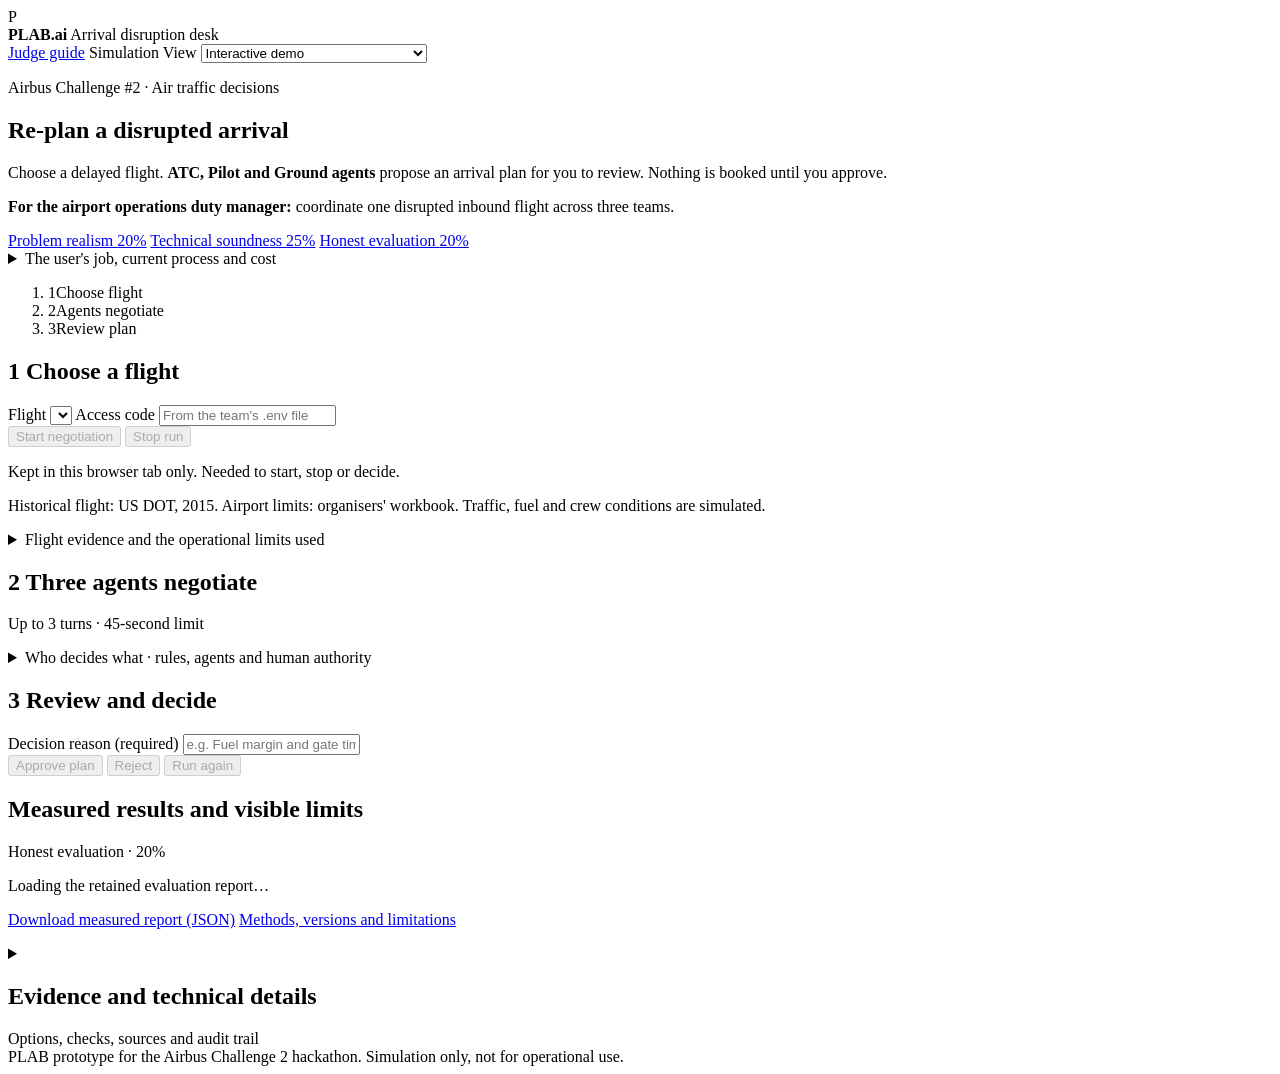
==== app/static/index.html @ 90c03ead "Surface rubric evidence and editable simulated fuel in the app" ====
<!doctype html>
<html lang="en">
<head>
  <meta charset="utf-8">
  <meta name="viewport" content="width=device-width, initial-scale=1">
  <title>PLAB Arrival Desk</title>
  <link rel="stylesheet" href="/static/styles.css">
</head>
<body>
  <header class="topbar">
    <div class="wrap topbar-inner">
      <div class="brand">
        <span class="logo" aria-hidden="true">P</span>
        <div>
          <strong>PLAB.ai</strong>
          <span class="brand-sub">Arrival disruption desk</span>
        </div>
      </div>
      <div class="topbar-right">
        <a class="nav-link" href="/static/judges.html">Judge guide</a>
        <span class="sim-tag" title="Nothing here affects real aircraft or airports">Simulation</span>
        <label class="examples" id="fixture-picker">
          <span id="fixture-label">View</span>
          <select id="fixture-select" aria-labelledby="fixture-label">
            <option value="">Interactive demo</option>
            <optgroup label="Saved examples">
              <option value="consensus">Agents agreed</option>
              <option value="third-turn">Agreed on turn 3</option>
              <option value="fallback">No agent agreement</option>
              <option value="no-feasible">No feasible plan</option>
              <option value="insufficient-data">Missing information</option>
              <option value="stale">Plan out of date</option>
              <option value="rejected">Rejected</option>
              <option value="applied">Approved</option>
            </optgroup>
            <optgroup label="Recorded live failures · roles-v6">
              <option value="live-H01">H01 · ATC timeout</option>
              <option value="live-H02">H02 · ATC timeout</option>
              <option value="live-H03">H03 · Pilot needs information</option>
              <option value="live-H04">H04 · Ground evidence rejected</option>
              <option value="live-H05">H05 · ATC offer rejected</option>
            </optgroup>
          </select>
        </label>
      </div>
    </div>
  </header>

  <main class="wrap">
    <section class="intro">
      <p class="challenge-label">Airbus Challenge #2 · Air traffic decisions</p>
      <h1>Re-plan a disrupted arrival</h1>
      <p>Choose a delayed flight. <b>ATC, Pilot and Ground agents</b> propose an arrival plan for you to review.
        Nothing is booked until you approve.</p>
      <p class="operator-line"><b>For the airport operations duty manager:</b> coordinate one disrupted inbound flight across three teams.</p>
      <p class="note" id="mode-note" hidden></p>
    </section>

    <nav class="proof-nav" aria-label="Rubric evidence">
      <a href="#workflow">Problem realism <span>20%</span></a>
      <a href="#method">Technical soundness <span>25%</span></a>
      <a href="#evaluation-panel">Honest evaluation <span>20%</span></a>
    </nav>
    <details class="workflow" id="workflow">
      <summary>The user's job, current process and cost</summary>
      <dl class="guide-map">
        <div><dt>One decision</dt><dd>Agree a landing time, taxi route and gate for a disrupted arrival, then review the evidence before booking simulated resources.</dd></div>
        <div><dt>Today</dt><dd>The challenge describes phone calls and manual software updates between ATC, flight crew and ground staff. Each team has different information; a changed plan needs everyone to recheck.</dd></div>
        <div><dt>Cost and risk</dt><dd>Extra holding consumes fuel; a different gate can increase crew overtime or miss turnaround targets. Conflicting or stale decisions can use unavailable resources. We show these modeled quantities for each plan; manual coordination time and real monetary savings have not been measured.</dd></div>
        <div><dt>Prototype boundary</dt><dd>One arrival, a declared runway/gate subset and simulated current conditions. The reviewer represents a coordination lead; real deployment would retain each operational authority's decisions.</dd></div>
      </dl>
    </details>

    <ol class="steps" id="steps" aria-label="Progress">
      <li data-step="1"><span class="num">1</span><span>Choose flight</span></li>
      <li data-step="2"><span class="num">2</span><span>Agents negotiate</span></li>
      <li data-step="3"><span class="num">3</span><span>Review plan</span></li>
    </ol>

    <!-- Step 1 -->
    <section class="card" id="step-1" aria-labelledby="step1-h">
      <h2 id="step1-h"><span class="num">1</span> Choose a flight</h2>
      <div class="flight" id="flight-summary"></div>
      <div class="form-row" id="start-row">
        <label class="field" id="scenario-picker">
          <span>Flight</span>
          <select id="scenario-select"></select>
        </label>
        <label class="field" id="session-row">
          <span>Access code</span>
          <input id="session-token" type="password" autocomplete="off" spellcheck="false"
            aria-describedby="session-hint" placeholder="From the team's .env file">
        </label>
        <div class="buttons">
          <button type="button" id="start-btn" class="primary" disabled>Start negotiation</button>
          <button type="button" id="cancel-btn" class="ghost" disabled>Stop run</button>
        </div>
      </div>
      <p class="muted small" id="session-hint">Kept in this browser tab only. Needed to start, stop or decide.</p>
      <p class="muted small provenance" id="data-note">Historical flight: US DOT, 2015. Airport limits: organisers' workbook.
        Traffic, fuel and crew conditions are simulated.</p>
      <details class="input-evidence" id="input-evidence">
        <summary>Flight evidence and the operational limits used</summary>
        <dl class="facts" id="input-facts"></dl>
        <p class="muted small">The filtered DOT file is a disrupted-flight cohort, not a complete airport queue. Current traffic, gate occupancy, aircraft fuel and crew state are simulated.</p>
        <a class="text-link" href="#scenario-facts">Inspect exact source facts and assumptions</a>
      </details>
      <details class="what-if" id="what-if" hidden>
        <summary>Change simulated fuel · try a new input</summary>
        <p class="small muted">Change the aircraft's fuel state and run the same planner again. The workbook reserve, contingency and other rules still apply.</p>
        <div class="what-if-fields">
          <label class="field">
            <span>Fuel at earliest landing (kg)</span>
            <input id="fuel-input" type="number" min="0" max="1000000" step="any" aria-describedby="fuel-hint">
          </label>
          <label class="unknown-toggle"><input type="checkbox" id="fuel-unknown"> Fuel quantity is unknown</label>
          <button type="button" id="run-inputs-btn" class="ghost" hidden disabled>Run with these inputs</button>
        </div>
        <p class="small muted" id="fuel-hint">Applied on the next run as a versioned, synthetic input. A new revision invalidates any pending recommendation. Leave fuel unknown to see the system decline to produce a plan.</p>
      </details>
    </section>

    <!-- Step 2 -->
    <section class="card" id="step-2" aria-labelledby="step2-h">
      <div class="section-heading">
        <h2 id="step2-h"><span class="num">2</span> Three agents negotiate</h2>
        <span class="muted small">Up to 3 turns · 45-second limit</span>
      </div>
      <p class="lead" id="negotiation-status"></p>
      <details class="method" id="method">
        <summary>Who decides what · rules, agents and human authority</summary>
        <dl class="guide-map">
          <div><dt>Python rules</dt><dd>Enumerate landing, gate and taxi options; calculate fuel, timing and cost; check runway spacing, capacity, gate, crew, equipment and turnaround. Failed or unknown hard checks block review. Fixed rules also choose the fallback.</dd></div>
          <div><dt>Three LLM agents</dt><dd>ATC, Pilot and Ground receive separate requests, express preferences and explain concessions using supplied evidence. Each sends one structured message per turn. Agreement requires three accepts of the identical plan; agents cannot change rules or authorize bookings.</dd></div>
          <div><dt>You</dt><dd>Review the checks and baseline comparison, then approve or reject with a reason. Approval rechecks current state and atomically books the runway, gate, crew and equipment in the simulator.</dd></div>
        </dl>
      </details>
      <dl class="run-proof" id="run-proof" aria-label="Actual execution evidence"></dl>
      <div id="consensus-explanation" hidden></div>
      <div class="desks" id="agent-cards"></div>
    </section>

    <!-- Step 3 -->
    <section class="card" id="review-card" aria-labelledby="review-h">
      <h2 id="review-h"><span class="num">3</span> Review and decide</h2>
      <div class="banner" id="review-state" role="status"></div>
      <div id="plan-summary"></div>
      <section id="baseline-comparison" aria-label="Comparison against deterministic baselines" hidden></section>
      <div id="safety-summary"></div>
      <div id="review-controls">
        <label class="check-row" id="ack-row" hidden>
          <input type="checkbox" id="ack-box">
          <span>I understand this is a rule-based fallback, without agreement from all three agents.</span>
        </label>
        <label class="field wide">
          <span>Decision reason <span class="muted">(required)</span></span>
          <input type="text" id="reason-input" maxlength="500" autocomplete="off"
            aria-describedby="review-hint" placeholder="e.g. Fuel margin and gate timing checked">
        </label>
        <div class="buttons">
          <button type="button" id="approve-btn" class="primary" disabled>Approve plan</button>
          <button type="button" id="reject-btn" class="ghost" disabled>Reject</button>
          <button type="button" id="rerun-btn" class="primary" disabled>Run again</button>
        </div>
        <p class="muted small" id="review-hint"></p>
      </div>
      <p class="result" id="review-result" role="alert" hidden></p>
    </section>

    <section class="card evaluation-panel" id="evaluation-panel" aria-labelledby="eval-h">
      <div class="section-heading">
        <h2 id="eval-h">Measured results and visible limits</h2>
        <span class="muted small">Honest evaluation · 20%</span>
      </div>
      <div id="evaluation-results"><p class="muted small">Loading the retained evaluation report…</p></div>
      <p class="evidence-links"><a href="/api/evaluations/latest">Download measured report (JSON)</a>
        <a href="/static/judges.html#evaluation">Methods, versions and limitations</a></p>
    </section>

    <!-- Technical details for judges and engineers -->
    <details class="card tech" id="tech">
      <summary><h2>Evidence and technical details</h2><span class="muted small">Options, checks, sources and audit trail</span></summary>

      <h3>Run</h3>
      <dl class="facts" id="run-facts"></dl>

      <h3>Options the desks could choose from</h3>
      <div class="table-wrap">
        <table id="candidate-table">
          <thead><tr>
            <th scope="col">Option</th><th scope="col">Landing</th><th scope="col">At gate</th>
            <th scope="col">Gate</th><th scope="col">Extra hold</th>
            <th scope="col">Fuel spare</th><th scope="col">Crew overtime</th>
            <th scope="col">Cost ATC / Pilot / Ground</th><th scope="col">Safety</th>
          </tr></thead>
          <tbody></tbody>
        </table>
      </div>
      <p class="muted small" id="cand-note"></p>

      <h3>Safety rule results</h3>
      <div id="check-list"></div>

      <h3>Scenario and assumptions</h3>
      <dl class="facts" id="scenario-facts"></dl>
      <p class="small" id="operational-notes"></p>
      <details class="raw"><summary>Raw source and facts</summary><pre id="source-details"></pre></details>

      <h3>Audit log</h3>
      <p><a id="export-link" class="link" download>Download trace</a></p>
      <ol class="events" id="event-list"></ol>

      <h3>Evaluation</h3>
      <p id="evaluation">Not yet evaluated</p>
      <p><a class="link" href="/static/judges.html#evaluation">Read the results and limitations</a> ·
        <a class="link" href="/api/evaluations/latest">View evaluation report (JSON)</a></p>
    </details>

    <footer class="foot muted small">
      PLAB prototype for the Airbus Challenge 2 hackathon. Simulation only, not for operational use.
    </footer>
  </main>

  <script src="/static/app.js"></script>
</body>
</html>
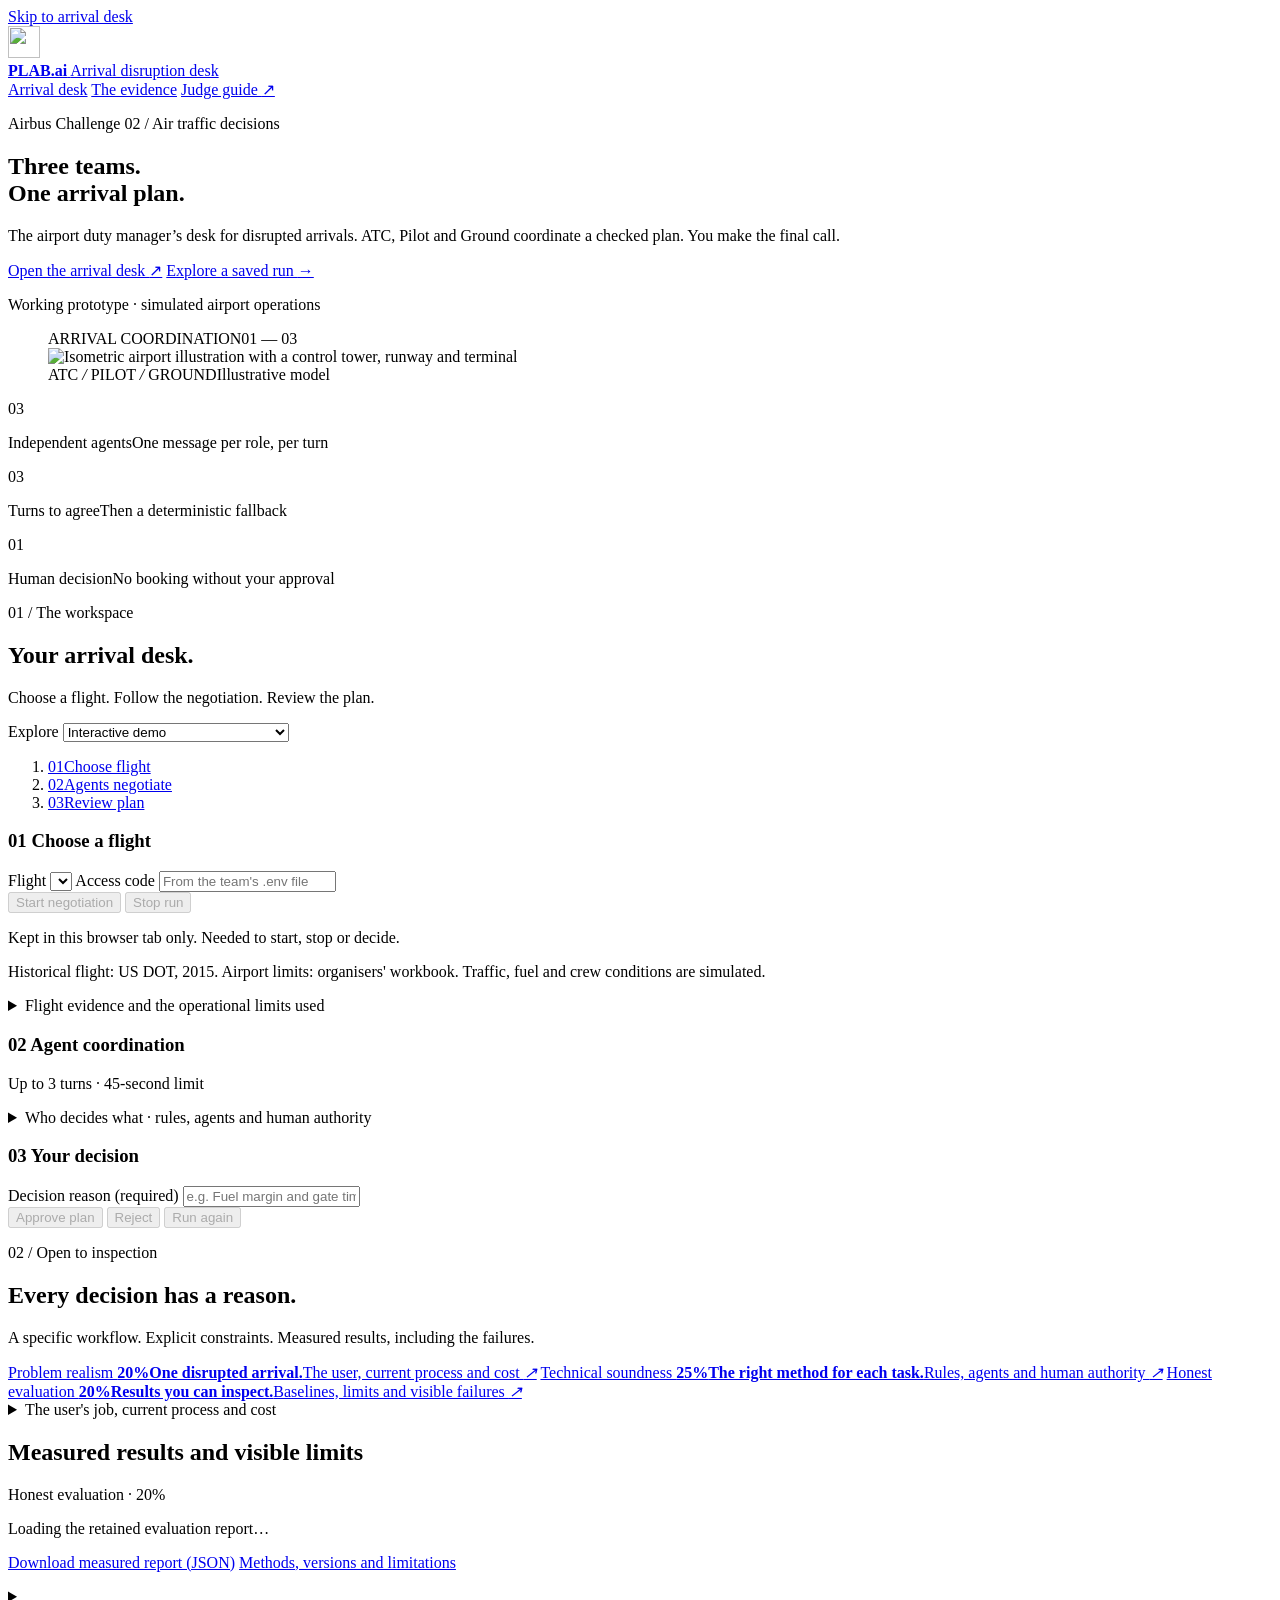
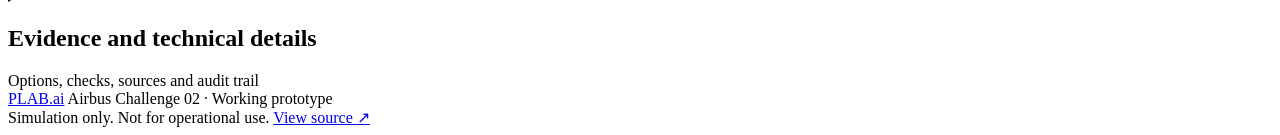
==== commit 1d530c80: "Redesign arrival desk with architectural hero and focused workflow" ====
--- a/app/static/index.html
+++ b/app/static/index.html
@@ -3,24 +3,64 @@
 <head>
   <meta charset="utf-8">
   <meta name="viewport" content="width=device-width, initial-scale=1">
-  <title>PLAB Arrival Desk</title>
+  <meta name="description" content="Three teams. One arrival plan. Explore PLAB.ai's working prototype for coordinated airport arrivals, with rule-checked plans and human approval.">
+  <meta name="theme-color" content="#242826">
+  <title>PLAB.ai · Arrival coordination</title>
+  <link rel="icon" type="image/svg+xml" href="/static/mark.svg">
+  <link rel="preload" href="/static/fonts/manrope-latin.woff2" as="font" type="font/woff2" crossorigin>
   <link rel="stylesheet" href="/static/styles.css">
 </head>
 <body>
+  <a class="skip-link" href="#workspace">Skip to arrival desk</a>
   <header class="topbar">
     <div class="wrap topbar-inner">
-      <div class="brand">
-        <span class="logo" aria-hidden="true">P</span>
+      <a class="brand" href="/" aria-label="PLAB.ai home">
+        <img class="logo" src="/static/mark.svg" alt="" width="32" height="32">
         <div>
           <strong>PLAB.ai</strong>
           <span class="brand-sub">Arrival disruption desk</span>
         </div>
-      </div>
-      <div class="topbar-right">
-        <a class="nav-link" href="/static/judges.html">Judge guide</a>
-        <span class="sim-tag" title="Nothing here affects real aircraft or airports">Simulation</span>
+      </a>
+      <nav class="topbar-right" aria-label="Main navigation">
+        <a class="nav-link" href="#workspace">Arrival desk</a>
+        <a class="nav-link" href="#evidence">The evidence</a>
+        <a class="nav-link nav-guide" href="/static/judges.html">Judge guide <span aria-hidden="true">↗</span></a>
+
+      </nav>
+    </div>
+  </header>
+
+  <main class="wrap">
+    <section class="hero" aria-labelledby="hero-title">
+      <div class="hero-copy">
+        <p class="eyebrow"><span class="status-dot" aria-hidden="true"></span> Airbus Challenge 02 / Air traffic decisions</p>
+        <h1 id="hero-title">Three teams.<br><span>One arrival plan.</span></h1>
+        <p class="hero-description">The airport duty manager’s desk for disrupted arrivals. ATC, Pilot and Ground coordinate a checked plan. You make the final call.</p>
+        <div class="hero-actions">
+          <a class="button primary" href="#workspace">Open the arrival desk <span aria-hidden="true">↗</span></a>
+          <a class="quiet-link" href="/?sample=third-turn#workspace">Explore a saved run <span aria-hidden="true">→</span></a>
+        </div>
+        <p class="hero-note">Working prototype · simulated airport operations</p>
+      </div>
+      <figure class="hero-visual">
+        <div class="visual-heading"><span>ARRIVAL COORDINATION</span><span>01 — 03</span></div>
+        <img class="airport-model" src="/static/images/airport-model.png" alt="Isometric airport illustration with a control tower, runway and terminal" width="1536" height="1024" fetchpriority="high">
+        <figcaption><span>ATC <i aria-hidden="true">/</i> PILOT <i aria-hidden="true">/</i> GROUND</span><span>Illustrative model</span></figcaption>
+      </figure>
+    </section>
+
+    <div class="protocol-strip" aria-label="Coordination protocol">
+      <div><span class="protocol-number">03</span><p>Independent agents<span>One message per role, per turn</span></p></div>
+      <div><span class="protocol-number">03</span><p>Turns to agree<span>Then a deterministic fallback</span></p></div>
+      <div><span class="protocol-number">01</span><p>Human decision<span>No booking without your approval</span></p></div>
+    </div>
+
+    <section class="workspace" id="workspace" aria-labelledby="workspace-h" tabindex="-1">
+      <div class="workspace-heading">
+        <div><p class="eyebrow">01 / The workspace</p><h2 id="workspace-h">Your arrival desk.</h2>
+          <p>Choose a flight. Follow the negotiation. Review the plan.</p></div>
         <label class="examples" id="fixture-picker">
-          <span id="fixture-label">View</span>
+          <span id="fixture-label">Explore</span>
           <select id="fixture-select" aria-labelledby="fixture-label">
             <option value="">Interactive demo</option>
             <optgroup label="Saved examples">
@@ -43,43 +83,17 @@
           </select>
         </label>
       </div>
-    </div>
-  </header>
-
-  <main class="wrap">
-    <section class="intro">
-      <p class="challenge-label">Airbus Challenge #2 · Air traffic decisions</p>
-      <h1>Re-plan a disrupted arrival</h1>
-      <p>Choose a delayed flight. <b>ATC, Pilot and Ground agents</b> propose an arrival plan for you to review.
-        Nothing is booked until you approve.</p>
-      <p class="operator-line"><b>For the airport operations duty manager:</b> coordinate one disrupted inbound flight across three teams.</p>
       <p class="note" id="mode-note" hidden></p>
-    </section>
-
-    <nav class="proof-nav" aria-label="Rubric evidence">
-      <a href="#workflow">Problem realism <span>20%</span></a>
-      <a href="#method">Technical soundness <span>25%</span></a>
-      <a href="#evaluation-panel">Honest evaluation <span>20%</span></a>
-    </nav>
-    <details class="workflow" id="workflow">
-      <summary>The user's job, current process and cost</summary>
-      <dl class="guide-map">
-        <div><dt>One decision</dt><dd>Agree a landing time, taxi route and gate for a disrupted arrival, then review the evidence before booking simulated resources.</dd></div>
-        <div><dt>Today</dt><dd>The challenge describes phone calls and manual software updates between ATC, flight crew and ground staff. Each team has different information; a changed plan needs everyone to recheck.</dd></div>
-        <div><dt>Cost and risk</dt><dd>Extra holding consumes fuel; a different gate can increase crew overtime or miss turnaround targets. Conflicting or stale decisions can use unavailable resources. We show these modeled quantities for each plan; manual coordination time and real monetary savings have not been measured.</dd></div>
-        <div><dt>Prototype boundary</dt><dd>One arrival, a declared runway/gate subset and simulated current conditions. The reviewer represents a coordination lead; real deployment would retain each operational authority's decisions.</dd></div>
-      </dl>
-    </details>
-
     <ol class="steps" id="steps" aria-label="Progress">
-      <li data-step="1"><span class="num">1</span><span>Choose flight</span></li>
-      <li data-step="2"><span class="num">2</span><span>Agents negotiate</span></li>
-      <li data-step="3"><span class="num">3</span><span>Review plan</span></li>
+      <li data-step="1"><a href="#step-1"><span class="num">01</span><span>Choose flight</span></a></li>
+      <li data-step="2"><a href="#step-2"><span class="num">02</span><span>Agents negotiate</span></a></li>
+      <li data-step="3"><a href="#review-card"><span class="num">03</span><span>Review plan</span></a></li>
     </ol>
 
+    <div class="workspace-grid">
     <!-- Step 1 -->
     <section class="card" id="step-1" aria-labelledby="step1-h">
-      <h2 id="step1-h"><span class="num">1</span> Choose a flight</h2>
+      <h3 class="panel-title" id="step1-h"><span class="num">01</span> Choose a flight</h3>
       <div class="flight" id="flight-summary"></div>
       <div class="form-row" id="start-row">
         <label class="field" id="scenario-picker">
@@ -123,10 +137,14 @@
     <!-- Step 2 -->
     <section class="card" id="step-2" aria-labelledby="step2-h">
       <div class="section-heading">
-        <h2 id="step2-h"><span class="num">2</span> Three agents negotiate</h2>
+        <h3 class="panel-title" id="step2-h"><span class="num">02</span> Agent coordination</h3>
         <span class="muted small">Up to 3 turns · 45-second limit</span>
       </div>
       <p class="lead" id="negotiation-status"></p>
+
+      <dl class="run-proof" id="run-proof" aria-label="Actual execution evidence"></dl>
+      <div id="consensus-explanation" hidden></div>
+      <div class="desks" id="agent-cards"></div>
       <details class="method" id="method">
         <summary>Who decides what · rules, agents and human authority</summary>
         <dl class="guide-map">
@@ -135,14 +153,11 @@
           <div><dt>You</dt><dd>Review the checks and baseline comparison, then approve or reject with a reason. Approval rechecks current state and atomically books the runway, gate, crew and equipment in the simulator.</dd></div>
         </dl>
       </details>
-      <dl class="run-proof" id="run-proof" aria-label="Actual execution evidence"></dl>
-      <div id="consensus-explanation" hidden></div>
-      <div class="desks" id="agent-cards"></div>
     </section>
 
     <!-- Step 3 -->
     <section class="card" id="review-card" aria-labelledby="review-h">
-      <h2 id="review-h"><span class="num">3</span> Review and decide</h2>
+      <h3 class="panel-title" id="review-h"><span class="num">03</span> Your decision</h3>
       <div class="banner" id="review-state" role="status"></div>
       <div id="plan-summary"></div>
       <section id="baseline-comparison" aria-label="Comparison against deterministic baselines" hidden></section>
@@ -165,6 +180,29 @@
         <p class="muted small" id="review-hint"></p>
       </div>
       <p class="result" id="review-result" role="alert" hidden></p>
+    </section>
+
+    </div>
+    </section>
+
+    <section class="evidence-intro" id="evidence" aria-labelledby="evidence-h">
+      <p class="eyebrow">02 / Open to inspection</p>
+      <h2 id="evidence-h">Every decision has a reason.</h2>
+      <p>A specific workflow. Explicit constraints. Measured results, including the failures.</p>
+      <nav class="proof-nav" aria-label="Rubric evidence">
+        <a href="#workflow"><span class="proof-label">Problem realism <b>20%</b></span><strong>One disrupted arrival.</strong><span class="proof-description">The user, current process and cost <i aria-hidden="true">↗</i></span></a>
+        <a href="#method"><span class="proof-label">Technical soundness <b>25%</b></span><strong>The right method for each task.</strong><span class="proof-description">Rules, agents and human authority <i aria-hidden="true">↗</i></span></a>
+        <a href="#evaluation-panel"><span class="proof-label">Honest evaluation <b>20%</b></span><strong>Results you can inspect.</strong><span class="proof-description">Baselines, limits and visible failures <i aria-hidden="true">↗</i></span></a>
+      </nav>
+    <details class="workflow" id="workflow">
+      <summary>The user's job, current process and cost</summary>
+      <dl class="guide-map">
+        <div><dt>One decision</dt><dd>Agree a landing time, taxi route and gate for a disrupted arrival, then review the evidence before booking simulated resources.</dd></div>
+        <div><dt>Today</dt><dd>The challenge describes phone calls and manual software updates between ATC, flight crew and ground staff. Each team has different information; a changed plan needs everyone to recheck.</dd></div>
+        <div><dt>Cost and risk</dt><dd>Extra holding consumes fuel; a different gate can increase crew overtime or miss turnaround targets. Conflicting or stale decisions can use unavailable resources. We show these modeled quantities for each plan; manual coordination time and real monetary savings have not been measured.</dd></div>
+        <div><dt>Prototype boundary</dt><dd>One arrival, a declared runway/gate subset and simulated current conditions. The reviewer represents a coordination lead; real deployment would retain each operational authority's decisions.</dd></div>
+      </dl>
+    </details>
     </section>
 
     <section class="card evaluation-panel" id="evaluation-panel" aria-labelledby="eval-h">
@@ -217,7 +255,9 @@
     </details>
 
     <footer class="foot muted small">
-      PLAB prototype for the Airbus Challenge 2 hackathon. Simulation only, not for operational use.
+      <a class="footer-brand" href="/">PLAB.ai</a>
+      <span>Airbus Challenge 02 · Working prototype<br>Simulation only. Not for operational use.</span>
+      <a href="https://github.com/kaseyho/PLAB.ai">View source <span aria-hidden="true">↗</span></a>
     </footer>
   </main>
 
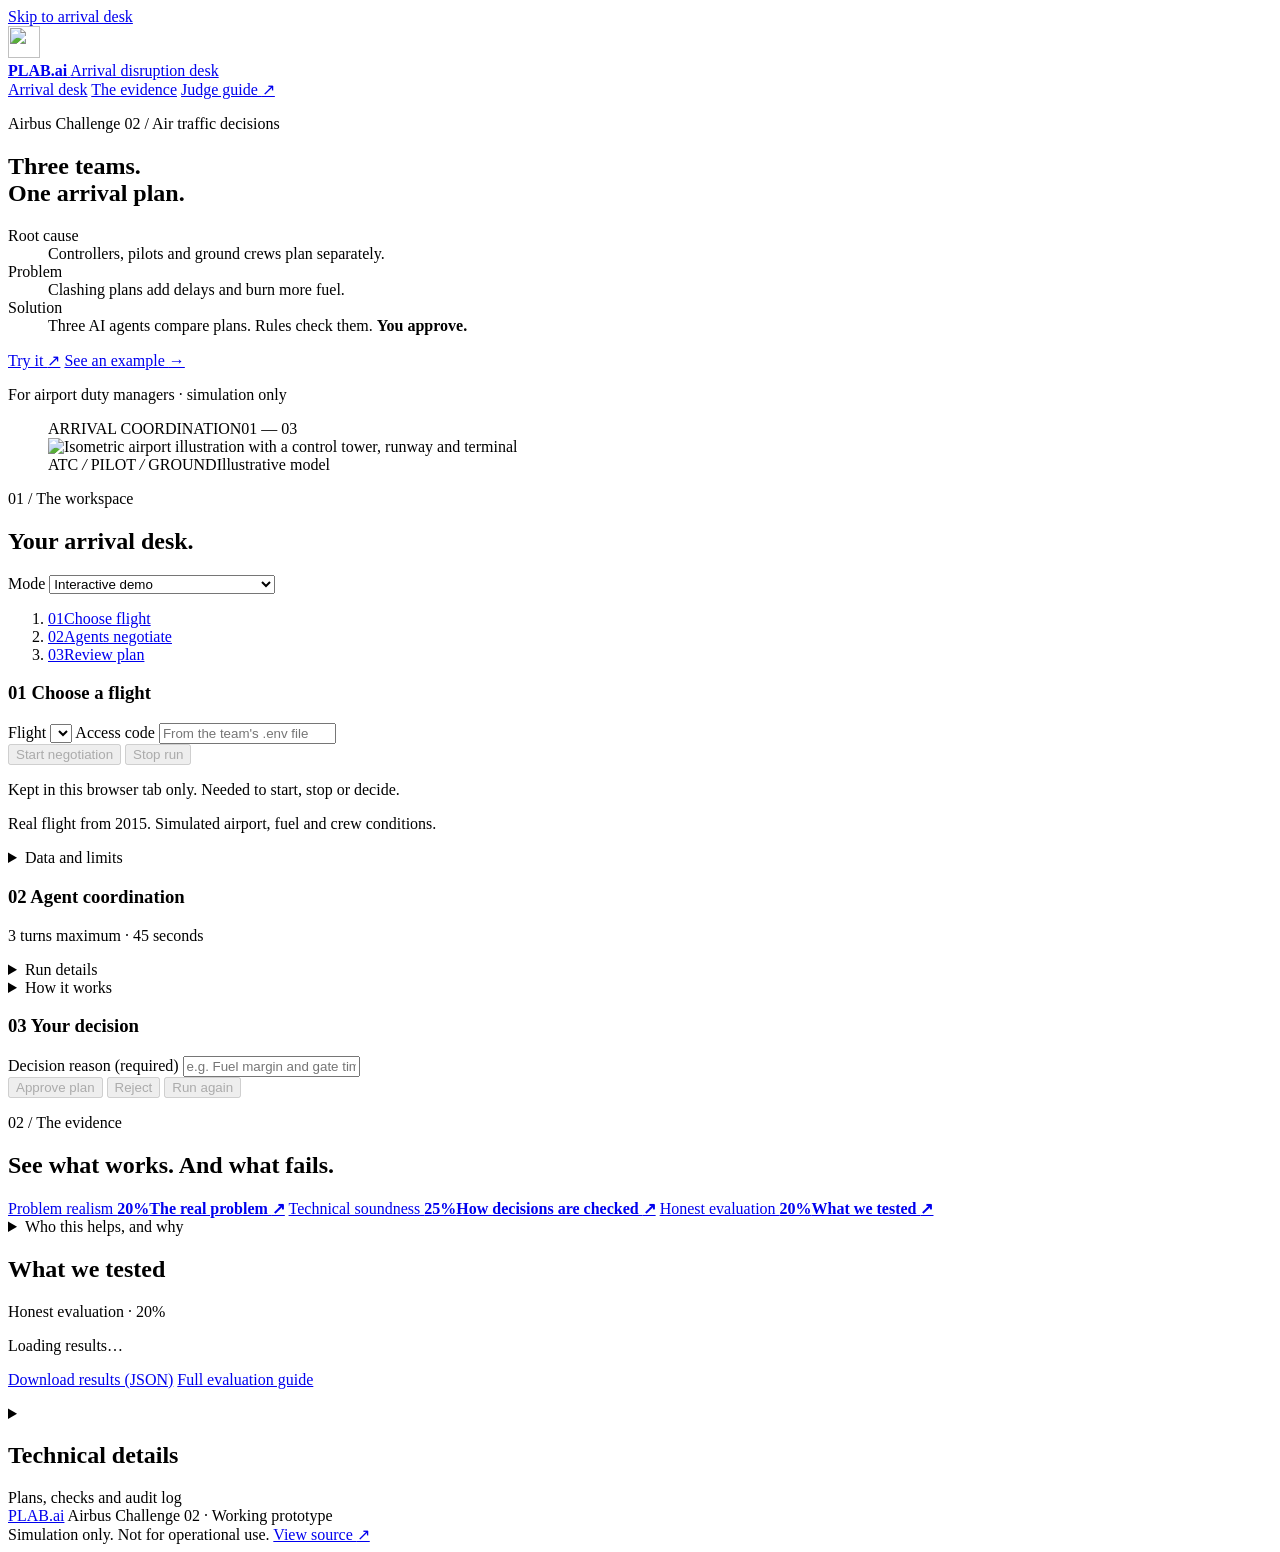
==== commit 7d57d2e5: "Simplify page around root cause, problem and solution" ====
--- a/app/static/index.html
+++ b/app/static/index.html
@@ -3,7 +3,7 @@
 <head>
   <meta charset="utf-8">
   <meta name="viewport" content="width=device-width, initial-scale=1">
-  <meta name="description" content="Three teams. One arrival plan. Explore PLAB.ai's working prototype for coordinated airport arrivals, with rule-checked plans and human approval.">
+  <meta name="description" content="Separate teams. Clashing plans. PLAB brings three AI agents together to compare arrival plans, check the rules and ask for human approval.">
   <meta name="theme-color" content="#242826">
   <title>PLAB.ai · Arrival coordination</title>
   <link rel="icon" type="image/svg+xml" href="/static/mark.svg">
@@ -35,12 +35,16 @@
       <div class="hero-copy">
         <p class="eyebrow"><span class="status-dot" aria-hidden="true"></span> Airbus Challenge 02 / Air traffic decisions</p>
         <h1 id="hero-title">Three teams.<br><span>One arrival plan.</span></h1>
-        <p class="hero-description">The airport duty manager’s desk for disrupted arrivals. ATC, Pilot and Ground coordinate a checked plan. You make the final call.</p>
+        <dl class="hero-story" aria-label="Root cause, problem and solution">
+          <div><dt>Root cause</dt><dd>Controllers, pilots and ground crews plan separately.</dd></div>
+          <div><dt>Problem</dt><dd>Clashing plans add delays and burn more fuel.</dd></div>
+          <div><dt>Solution</dt><dd>Three AI agents compare plans. Rules check them. <b>You approve.</b></dd></div>
+        </dl>
         <div class="hero-actions">
-          <a class="button primary" href="#workspace">Open the arrival desk <span aria-hidden="true">↗</span></a>
-          <a class="quiet-link" href="/?sample=third-turn#workspace">Explore a saved run <span aria-hidden="true">→</span></a>
-        </div>
-        <p class="hero-note">Working prototype · simulated airport operations</p>
+          <a class="button primary" href="#workspace">Try it <span aria-hidden="true">↗</span></a>
+          <a class="quiet-link" href="/?sample=third-turn#workspace">See an example <span aria-hidden="true">→</span></a>
+        </div>
+        <p class="hero-note">For airport duty managers · simulation only</p>
       </div>
       <figure class="hero-visual">
         <div class="visual-heading"><span>ARRIVAL COORDINATION</span><span>01 — 03</span></div>
@@ -49,18 +53,12 @@
       </figure>
     </section>
 
-    <div class="protocol-strip" aria-label="Coordination protocol">
-      <div><span class="protocol-number">03</span><p>Independent agents<span>One message per role, per turn</span></p></div>
-      <div><span class="protocol-number">03</span><p>Turns to agree<span>Then a deterministic fallback</span></p></div>
-      <div><span class="protocol-number">01</span><p>Human decision<span>No booking without your approval</span></p></div>
-    </div>
-
     <section class="workspace" id="workspace" aria-labelledby="workspace-h" tabindex="-1">
       <div class="workspace-heading">
         <div><p class="eyebrow">01 / The workspace</p><h2 id="workspace-h">Your arrival desk.</h2>
-          <p>Choose a flight. Follow the negotiation. Review the plan.</p></div>
+          </div>
         <label class="examples" id="fixture-picker">
-          <span id="fixture-label">Explore</span>
+          <span id="fixture-label">Mode</span>
           <select id="fixture-select" aria-labelledby="fixture-label">
             <option value="">Interactive demo</option>
             <optgroup label="Saved examples">
@@ -111,17 +109,16 @@
         </div>
       </div>
       <p class="muted small" id="session-hint">Kept in this browser tab only. Needed to start, stop or decide.</p>
-      <p class="muted small provenance" id="data-note">Historical flight: US DOT, 2015. Airport limits: organisers' workbook.
-        Traffic, fuel and crew conditions are simulated.</p>
+      <p class="muted small provenance" id="data-note">Real flight from 2015. Simulated airport, fuel and crew conditions.</p>
       <details class="input-evidence" id="input-evidence">
-        <summary>Flight evidence and the operational limits used</summary>
+        <summary>Data and limits</summary>
         <dl class="facts" id="input-facts"></dl>
         <p class="muted small">The filtered DOT file is a disrupted-flight cohort, not a complete airport queue. Current traffic, gate occupancy, aircraft fuel and crew state are simulated.</p>
         <a class="text-link" href="#scenario-facts">Inspect exact source facts and assumptions</a>
       </details>
       <details class="what-if" id="what-if" hidden>
-        <summary>Change simulated fuel · try a new input</summary>
-        <p class="small muted">Change the aircraft's fuel state and run the same planner again. The workbook reserve, contingency and other rules still apply.</p>
+        <summary>Try different fuel</summary>
+        <p class="small muted">Change fuel and run again. Safety rules stay fixed.</p>
         <div class="what-if-fields">
           <label class="field">
             <span>Fuel at earliest landing (kg)</span>
@@ -130,7 +127,7 @@
           <label class="unknown-toggle"><input type="checkbox" id="fuel-unknown"> Fuel quantity is unknown</label>
           <button type="button" id="run-inputs-btn" class="ghost" hidden disabled>Run with these inputs</button>
         </div>
-        <p class="small muted" id="fuel-hint">Applied on the next run as a versioned, synthetic input. A new revision invalidates any pending recommendation. Leave fuel unknown to see the system decline to produce a plan.</p>
+        <p class="small muted" id="fuel-hint">A new input replaces the pending plan. Unknown fuel blocks a plan.</p>
       </details>
     </section>
 
@@ -138,19 +135,22 @@
     <section class="card" id="step-2" aria-labelledby="step2-h">
       <div class="section-heading">
         <h3 class="panel-title" id="step2-h"><span class="num">02</span> Agent coordination</h3>
-        <span class="muted small">Up to 3 turns · 45-second limit</span>
+        <span class="muted small">3 turns maximum · 45 seconds</span>
       </div>
       <p class="lead" id="negotiation-status"></p>
 
-      <dl class="run-proof" id="run-proof" aria-label="Actual execution evidence"></dl>
       <div id="consensus-explanation" hidden></div>
       <div class="desks" id="agent-cards"></div>
+      <details class="method" id="execution-details">
+        <summary>Run details</summary>
+        <dl class="run-proof" id="run-proof" aria-label="Actual execution evidence"></dl>
+      </details>
       <details class="method" id="method">
-        <summary>Who decides what · rules, agents and human authority</summary>
+        <summary>How it works</summary>
         <dl class="guide-map">
-          <div><dt>Python rules</dt><dd>Enumerate landing, gate and taxi options; calculate fuel, timing and cost; check runway spacing, capacity, gate, crew, equipment and turnaround. Failed or unknown hard checks block review. Fixed rules also choose the fallback.</dd></div>
-          <div><dt>Three LLM agents</dt><dd>ATC, Pilot and Ground receive separate requests, express preferences and explain concessions using supplied evidence. Each sends one structured message per turn. Agreement requires three accepts of the identical plan; agents cannot change rules or authorize bookings.</dd></div>
-          <div><dt>You</dt><dd>Review the checks and baseline comparison, then approve or reject with a reason. Approval rechecks current state and atomically books the runway, gate, crew and equipment in the simulator.</dd></div>
+          <div><dt>Python rules</dt><dd>Check landing times, gates, routes, fuel and crews. Failed or unknown checks block a plan.</dd></div>
+          <div><dt>Three LLM agents</dt><dd>ATC, Pilot and Ground each send one message per turn. They must agree on the same plan within three turns. Otherwise, fixed rules choose a checked backup.</dd></div>
+          <div><dt>You</dt><dd>Approve or reject with a reason. Only approval books resources in the simulator, after a final check.</dd></div>
         </dl>
       </details>
     </section>
@@ -165,7 +165,7 @@
       <div id="review-controls">
         <label class="check-row" id="ack-row" hidden>
           <input type="checkbox" id="ack-box">
-          <span>I understand this is a rule-based fallback, without agreement from all three agents.</span>
+          <span>I understand the agents did not all agree. This is the rule-based backup.</span>
         </label>
         <label class="field wide">
           <span>Decision reason <span class="muted">(required)</span></span>
@@ -186,38 +186,37 @@
     </section>
 
     <section class="evidence-intro" id="evidence" aria-labelledby="evidence-h">
-      <p class="eyebrow">02 / Open to inspection</p>
-      <h2 id="evidence-h">Every decision has a reason.</h2>
-      <p>A specific workflow. Explicit constraints. Measured results, including the failures.</p>
+      <p class="eyebrow">02 / The evidence</p>
+      <h2 id="evidence-h">See what works. And what fails.</h2>
       <nav class="proof-nav" aria-label="Rubric evidence">
-        <a href="#workflow"><span class="proof-label">Problem realism <b>20%</b></span><strong>One disrupted arrival.</strong><span class="proof-description">The user, current process and cost <i aria-hidden="true">↗</i></span></a>
-        <a href="#method"><span class="proof-label">Technical soundness <b>25%</b></span><strong>The right method for each task.</strong><span class="proof-description">Rules, agents and human authority <i aria-hidden="true">↗</i></span></a>
-        <a href="#evaluation-panel"><span class="proof-label">Honest evaluation <b>20%</b></span><strong>Results you can inspect.</strong><span class="proof-description">Baselines, limits and visible failures <i aria-hidden="true">↗</i></span></a>
+        <a href="#workflow"><span class="proof-label">Problem realism <b>20%</b></span><strong>The real problem <span aria-hidden="true">↗</span></strong></a>
+        <a href="#method"><span class="proof-label">Technical soundness <b>25%</b></span><strong>How decisions are checked <span aria-hidden="true">↗</span></strong></a>
+        <a href="#evaluation-panel"><span class="proof-label">Honest evaluation <b>20%</b></span><strong>What we tested <span aria-hidden="true">↗</span></strong></a>
       </nav>
     <details class="workflow" id="workflow">
-      <summary>The user's job, current process and cost</summary>
+      <summary>Who this helps, and why</summary>
       <dl class="guide-map">
-        <div><dt>One decision</dt><dd>Agree a landing time, taxi route and gate for a disrupted arrival, then review the evidence before booking simulated resources.</dd></div>
-        <div><dt>Today</dt><dd>The challenge describes phone calls and manual software updates between ATC, flight crew and ground staff. Each team has different information; a changed plan needs everyone to recheck.</dd></div>
-        <div><dt>Cost and risk</dt><dd>Extra holding consumes fuel; a different gate can increase crew overtime or miss turnaround targets. Conflicting or stale decisions can use unavailable resources. We show these modeled quantities for each plan; manual coordination time and real monetary savings have not been measured.</dd></div>
-        <div><dt>Prototype boundary</dt><dd>One arrival, a declared runway/gate subset and simulated current conditions. The reviewer represents a coordination lead; real deployment would retain each operational authority's decisions.</dd></div>
+        <div><dt>One decision</dt><dd>An airport duty manager needs one landing time, taxi route and gate for a delayed flight.</dd></div>
+        <div><dt>Today</dt><dd>ATC, pilots and ground staff use phone calls and manual updates. When one plan changes, everyone must recheck.</dd></div>
+        <div><dt>Cost and risk</dt><dd>Extra waiting uses fuel and can add crew overtime. We show simulated trade-offs; real time and money savings are unmeasured.</dd></div>
+        <div><dt>Prototype boundary</dt><dd>One arrival with simulated resources. Real airport authorities would retain their own approval powers.</dd></div>
       </dl>
     </details>
     </section>
 
     <section class="card evaluation-panel" id="evaluation-panel" aria-labelledby="eval-h">
       <div class="section-heading">
-        <h2 id="eval-h">Measured results and visible limits</h2>
+        <h2 id="eval-h">What we tested</h2>
         <span class="muted small">Honest evaluation · 20%</span>
       </div>
-      <div id="evaluation-results"><p class="muted small">Loading the retained evaluation report…</p></div>
-      <p class="evidence-links"><a href="/api/evaluations/latest">Download measured report (JSON)</a>
-        <a href="/static/judges.html#evaluation">Methods, versions and limitations</a></p>
+      <div id="evaluation-results"><p class="muted small">Loading results…</p></div>
+      <p class="evidence-links"><a href="/api/evaluations/latest">Download results (JSON)</a>
+        <a href="/static/judges.html#evaluation">Full evaluation guide</a></p>
     </section>
 
     <!-- Technical details for judges and engineers -->
     <details class="card tech" id="tech">
-      <summary><h2>Evidence and technical details</h2><span class="muted small">Options, checks, sources and audit trail</span></summary>
+      <summary><h2>Technical details</h2><span class="muted small">Plans, checks and audit log</span></summary>
 
       <h3>Run</h3>
       <dl class="facts" id="run-facts"></dl>
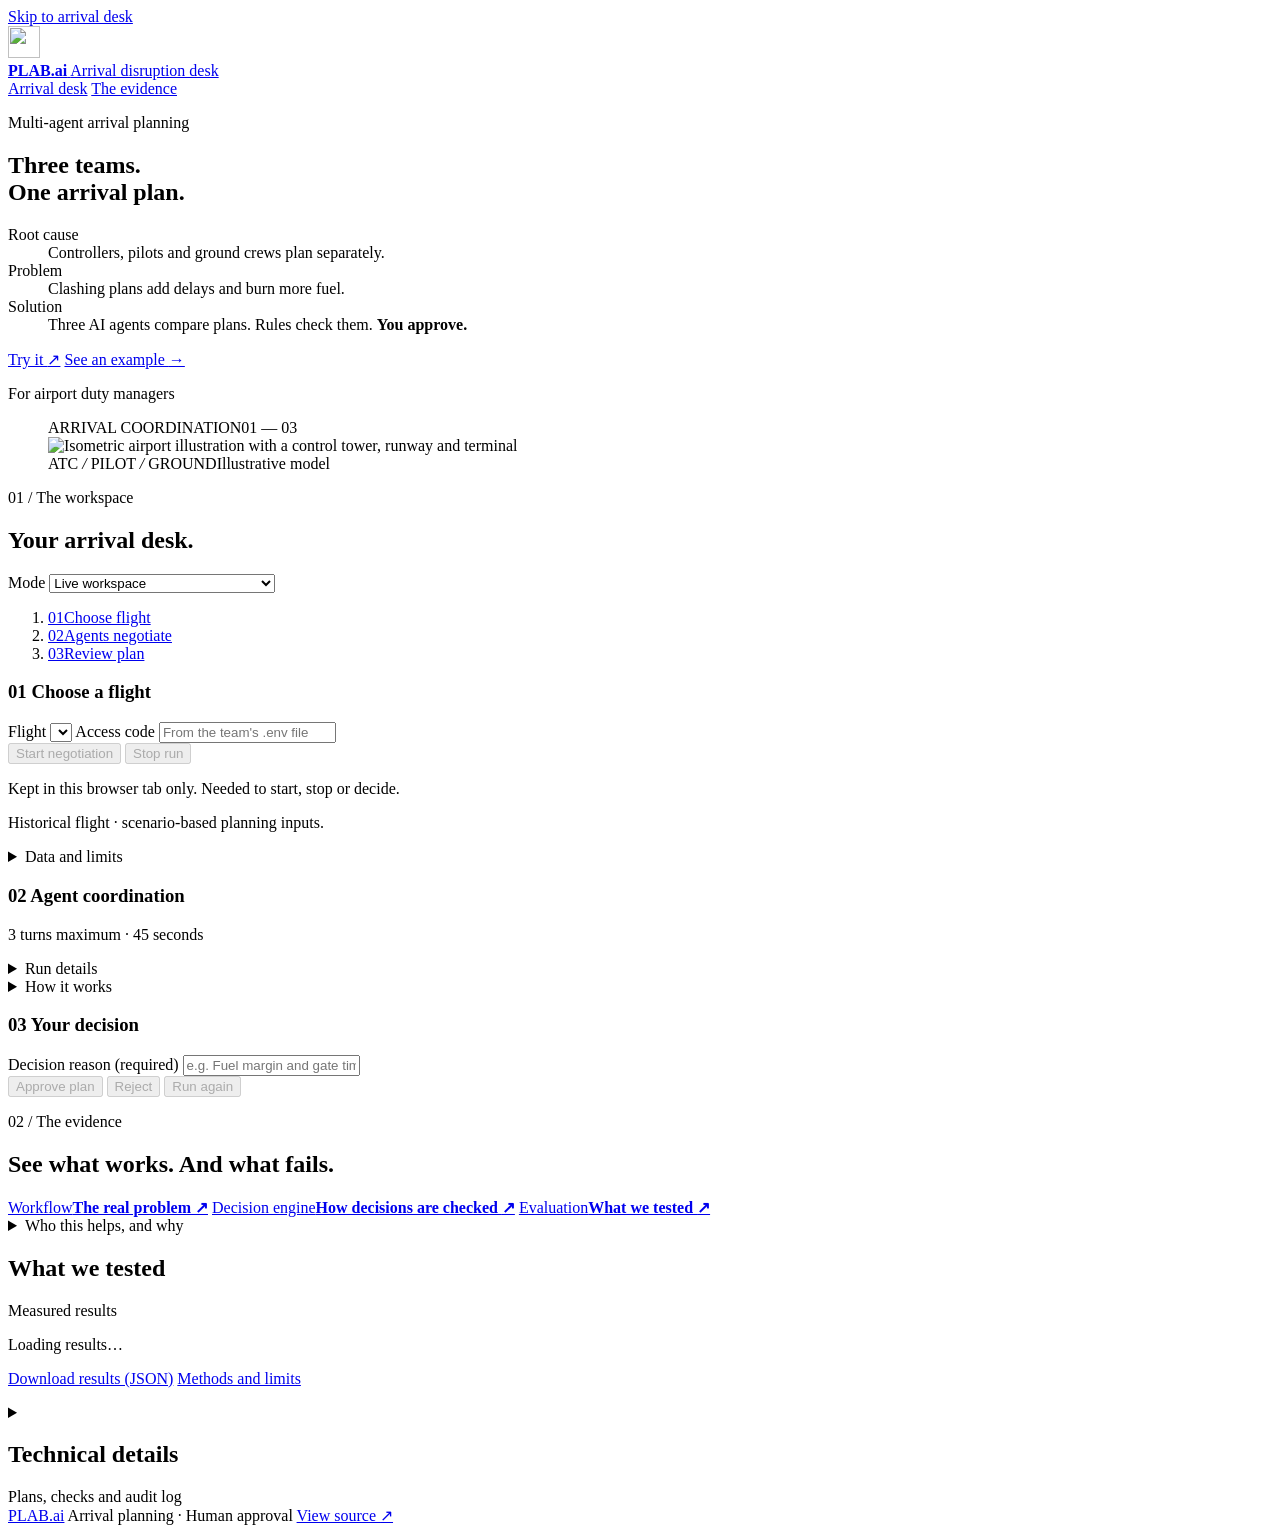
==== commit 269f9e52: "Present PLAB as an arrival planning product and remove judge guide" ====
--- a/app/static/index.html
+++ b/app/static/index.html
@@ -24,7 +24,6 @@
       <nav class="topbar-right" aria-label="Main navigation">
         <a class="nav-link" href="#workspace">Arrival desk</a>
         <a class="nav-link" href="#evidence">The evidence</a>
-        <a class="nav-link nav-guide" href="/static/judges.html">Judge guide <span aria-hidden="true">↗</span></a>
 
       </nav>
     </div>
@@ -33,7 +32,7 @@
   <main class="wrap">
     <section class="hero" aria-labelledby="hero-title">
       <div class="hero-copy">
-        <p class="eyebrow"><span class="status-dot" aria-hidden="true"></span> Airbus Challenge 02 / Air traffic decisions</p>
+        <p class="eyebrow"><span class="status-dot" aria-hidden="true"></span> Multi-agent arrival planning</p>
         <h1 id="hero-title">Three teams.<br><span>One arrival plan.</span></h1>
         <dl class="hero-story" aria-label="Root cause, problem and solution">
           <div><dt>Root cause</dt><dd>Controllers, pilots and ground crews plan separately.</dd></div>
@@ -44,7 +43,7 @@
           <a class="button primary" href="#workspace">Try it <span aria-hidden="true">↗</span></a>
           <a class="quiet-link" href="/?sample=third-turn#workspace">See an example <span aria-hidden="true">→</span></a>
         </div>
-        <p class="hero-note">For airport duty managers · simulation only</p>
+        <p class="hero-note">For airport duty managers</p>
       </div>
       <figure class="hero-visual">
         <div class="visual-heading"><span>ARRIVAL COORDINATION</span><span>01 — 03</span></div>
@@ -60,7 +59,7 @@
         <label class="examples" id="fixture-picker">
           <span id="fixture-label">Mode</span>
           <select id="fixture-select" aria-labelledby="fixture-label">
-            <option value="">Interactive demo</option>
+            <option value="">Live workspace</option>
             <optgroup label="Saved examples">
               <option value="consensus">Agents agreed</option>
               <option value="third-turn">Agreed on turn 3</option>
@@ -109,11 +108,11 @@
         </div>
       </div>
       <p class="muted small" id="session-hint">Kept in this browser tab only. Needed to start, stop or decide.</p>
-      <p class="muted small provenance" id="data-note">Real flight from 2015. Simulated airport, fuel and crew conditions.</p>
+      <p class="muted small provenance" id="data-note">Historical flight · scenario-based planning inputs.</p>
       <details class="input-evidence" id="input-evidence">
         <summary>Data and limits</summary>
         <dl class="facts" id="input-facts"></dl>
-        <p class="muted small">The filtered DOT file is a disrupted-flight cohort, not a complete airport queue. Current traffic, gate occupancy, aircraft fuel and crew state are simulated.</p>
+        <p class="muted small">The flight records cover historical disruptions. Traffic, gate occupancy, fuel and crew availability are synthetic scenario inputs, not a live airport feed.</p>
         <a class="text-link" href="#scenario-facts">Inspect exact source facts and assumptions</a>
       </details>
       <details class="what-if" id="what-if" hidden>
@@ -139,6 +138,49 @@
       </div>
       <p class="lead" id="negotiation-status"></p>
 
+      <div class="run-visual" id="run-visual" data-active="false" data-tone="neutral" hidden>
+        <div class="run-visual-heading">
+          <span id="motion-mode">Plan exchange</span>
+          <button type="button" id="motion-toggle" aria-controls="run-map" aria-pressed="false"
+            title="Pause the animation. The run keeps going.">Pause motion</button>
+        </div>
+        <div class="run-map" id="run-map" aria-hidden="true">
+          <svg class="signal-paths" viewBox="0 0 600 216" preserveAspectRatio="none" fill="none">
+            <g id="signal-path-ATC" data-state="idle">
+              <path class="signal-track" d="M84 54 C196 54 184 156 300 156"/>
+              <path class="signal-flow" d="M84 54 C196 54 184 156 300 156" pathLength="100"/>
+            </g>
+            <g id="signal-path-PILOT" data-state="idle">
+              <path class="signal-track" d="M300 34 V156"/>
+              <path class="signal-flow" d="M300 34 V156" pathLength="100"/>
+            </g>
+            <g id="signal-path-GROUND" data-state="idle">
+              <path class="signal-track" d="M516 54 C404 54 416 156 300 156"/>
+              <path class="signal-flow" d="M516 54 C404 54 416 156 300 156" pathLength="100"/>
+            </g>
+          </svg>
+          <div class="signal-node signal-atc" id="signal-ATC" data-state="idle">
+            <div class="signal-icon"><span class="signal-halo"></span><svg viewBox="0 0 24 24"><use href="/static/roles.svg#atc"/></svg></div>
+            <span class="signal-name">ATC</span><span class="signal-status" id="signal-status-ATC">Ready</span>
+          </div>
+          <div class="signal-node signal-pilot" id="signal-PILOT" data-state="idle">
+            <div class="signal-icon"><span class="signal-halo"></span><svg viewBox="0 0 24 24"><use href="/static/roles.svg#pilot"/></svg></div>
+            <span class="signal-name">Pilot</span><span class="signal-status" id="signal-status-PILOT">Ready</span>
+          </div>
+          <div class="signal-node signal-ground" id="signal-GROUND" data-state="idle">
+            <div class="signal-icon"><span class="signal-halo"></span><svg viewBox="0 0 24 24"><use href="/static/roles.svg#ground"/></svg></div>
+            <span class="signal-name">Ground</span><span class="signal-status" id="signal-status-GROUND">Ready</span>
+          </div>
+          <div class="plan-hub" id="plan-hub">
+            <span class="hub-orbit"></span><span class="hub-ring"></span>
+            <span class="hub-label" id="hub-label">Plan</span><strong id="hub-state">Ready</strong>
+          </div>
+        </div>
+        <div class="run-visual-caption" role="status" aria-live="polite" aria-atomic="true">
+          <span id="motion-stage">Ready</span><span id="motion-count"></span>
+        </div>
+      </div>
+
       <div id="consensus-explanation" hidden></div>
       <div class="desks" id="agent-cards"></div>
       <details class="method" id="execution-details">
@@ -150,7 +192,7 @@
         <dl class="guide-map">
           <div><dt>Python rules</dt><dd>Check landing times, gates, routes, fuel and crews. Failed or unknown checks block a plan.</dd></div>
           <div><dt>Three LLM agents</dt><dd>ATC, Pilot and Ground each send one message per turn. They must agree on the same plan within three turns. Otherwise, fixed rules choose a checked backup.</dd></div>
-          <div><dt>You</dt><dd>Approve or reject with a reason. Only approval books resources in the simulator, after a final check.</dd></div>
+          <div><dt>You</dt><dd>Approve or reject with a reason. Approval records the plan and resource allocations in your workspace after a final check.</dd></div>
         </dl>
       </details>
     </section>
@@ -188,18 +230,18 @@
     <section class="evidence-intro" id="evidence" aria-labelledby="evidence-h">
       <p class="eyebrow">02 / The evidence</p>
       <h2 id="evidence-h">See what works. And what fails.</h2>
-      <nav class="proof-nav" aria-label="Rubric evidence">
-        <a href="#workflow"><span class="proof-label">Problem realism <b>20%</b></span><strong>The real problem <span aria-hidden="true">↗</span></strong></a>
-        <a href="#method"><span class="proof-label">Technical soundness <b>25%</b></span><strong>How decisions are checked <span aria-hidden="true">↗</span></strong></a>
-        <a href="#evaluation-panel"><span class="proof-label">Honest evaluation <b>20%</b></span><strong>What we tested <span aria-hidden="true">↗</span></strong></a>
+      <nav class="proof-nav" aria-label="Product evidence">
+        <a href="#workflow"><span class="proof-label">Workflow</span><strong>The real problem <span aria-hidden="true">↗</span></strong></a>
+        <a href="#method"><span class="proof-label">Decision engine</span><strong>How decisions are checked <span aria-hidden="true">↗</span></strong></a>
+        <a href="#evaluation-panel"><span class="proof-label">Evaluation</span><strong>What we tested <span aria-hidden="true">↗</span></strong></a>
       </nav>
     <details class="workflow" id="workflow">
       <summary>Who this helps, and why</summary>
       <dl class="guide-map">
         <div><dt>One decision</dt><dd>An airport duty manager needs one landing time, taxi route and gate for a delayed flight.</dd></div>
         <div><dt>Today</dt><dd>ATC, pilots and ground staff use phone calls and manual updates. When one plan changes, everyone must recheck.</dd></div>
-        <div><dt>Cost and risk</dt><dd>Extra waiting uses fuel and can add crew overtime. We show simulated trade-offs; real time and money savings are unmeasured.</dd></div>
-        <div><dt>Prototype boundary</dt><dd>One arrival with simulated resources. Real airport authorities would retain their own approval powers.</dd></div>
+        <div><dt>Cost and risk</dt><dd>Extra waiting uses fuel and can add crew overtime. We compare modelled trade-offs. Real time and money savings are unmeasured.</dd></div>
+        <div><dt>Planning scope</dt><dd>One arrival, with versioned airport inputs and resource allocations recorded in the workspace.</dd></div>
       </dl>
     </details>
     </section>
@@ -207,14 +249,14 @@
     <section class="card evaluation-panel" id="evaluation-panel" aria-labelledby="eval-h">
       <div class="section-heading">
         <h2 id="eval-h">What we tested</h2>
-        <span class="muted small">Honest evaluation · 20%</span>
+        <span class="muted small">Measured results</span>
       </div>
       <div id="evaluation-results"><p class="muted small">Loading results…</p></div>
       <p class="evidence-links"><a href="/api/evaluations/latest">Download results (JSON)</a>
-        <a href="/static/judges.html#evaluation">Full evaluation guide</a></p>
-    </section>
-
-    <!-- Technical details for judges and engineers -->
+        <a href="#evaluation-cases">Methods and limits</a></p>
+    </section>
+
+    <!-- Plans, source evidence and execution details -->
     <details class="card tech" id="tech">
       <summary><h2>Technical details</h2><span class="muted small">Plans, checks and audit log</span></summary>
 
@@ -249,13 +291,13 @@
 
       <h3>Evaluation</h3>
       <p id="evaluation">Not yet evaluated</p>
-      <p><a class="link" href="/static/judges.html#evaluation">Read the results and limitations</a> ·
+      <p><a class="link" href="#evaluation-panel">Read the results and limitations</a> ·
         <a class="link" href="/api/evaluations/latest">View evaluation report (JSON)</a></p>
     </details>
 
     <footer class="foot muted small">
       <a class="footer-brand" href="/">PLAB.ai</a>
-      <span>Airbus Challenge 02 · Working prototype<br>Simulation only. Not for operational use.</span>
+      <span>Arrival planning · Human approval</span>
       <a href="https://github.com/kaseyho/PLAB.ai">View source <span aria-hidden="true">↗</span></a>
     </footer>
   </main>
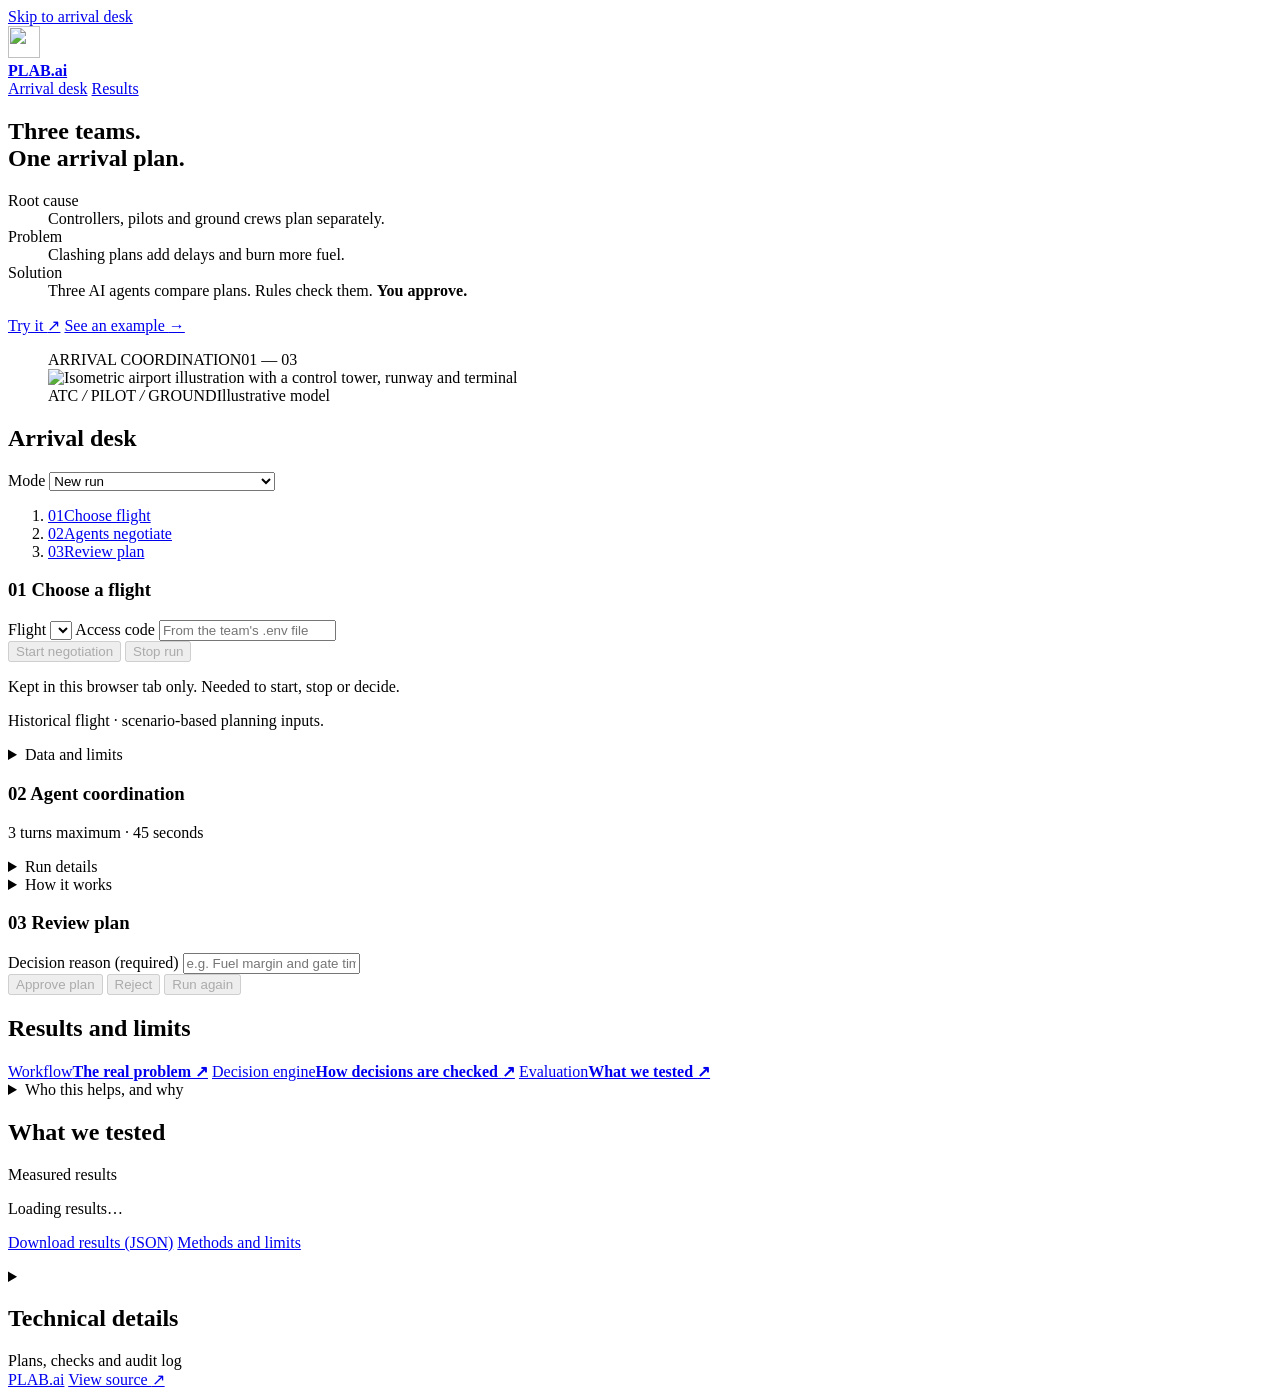
==== commit 6fcf7d5d: "Trim promotional copy from the arrival desk" ====
--- a/app/static/index.html
+++ b/app/static/index.html
@@ -3,11 +3,11 @@
 <head>
   <meta charset="utf-8">
   <meta name="viewport" content="width=device-width, initial-scale=1">
-  <meta name="description" content="Separate teams. Clashing plans. PLAB brings three AI agents together to compare arrival plans, check the rules and ask for human approval.">
+  <meta name="description" content="Compare landing times, taxi routes and gates with ATC, Pilot and Ground agents. Review the rule checks before approving a plan.">
   <meta name="theme-color" content="#242826">
   <title>PLAB.ai · Arrival coordination</title>
   <link rel="icon" type="image/svg+xml" href="/static/mark.svg">
-  <link rel="preload" href="/static/fonts/manrope-latin.woff2" as="font" type="font/woff2" crossorigin>
+  <link rel="preload" href="/static/fonts/public-sans-latin.woff2" as="font" type="font/woff2" crossorigin>
   <link rel="stylesheet" href="/static/styles.css">
 </head>
 <body>
@@ -18,12 +18,11 @@
         <img class="logo" src="/static/mark.svg" alt="" width="32" height="32">
         <div>
           <strong>PLAB.ai</strong>
-          <span class="brand-sub">Arrival disruption desk</span>
         </div>
       </a>
       <nav class="topbar-right" aria-label="Main navigation">
         <a class="nav-link" href="#workspace">Arrival desk</a>
-        <a class="nav-link" href="#evidence">The evidence</a>
+        <a class="nav-link" href="#evidence">Results</a>
 
       </nav>
     </div>
@@ -32,7 +31,6 @@
   <main class="wrap">
     <section class="hero" aria-labelledby="hero-title">
       <div class="hero-copy">
-        <p class="eyebrow"><span class="status-dot" aria-hidden="true"></span> Multi-agent arrival planning</p>
         <h1 id="hero-title">Three teams.<br><span>One arrival plan.</span></h1>
         <dl class="hero-story" aria-label="Root cause, problem and solution">
           <div><dt>Root cause</dt><dd>Controllers, pilots and ground crews plan separately.</dd></div>
@@ -43,7 +41,6 @@
           <a class="button primary" href="#workspace">Try it <span aria-hidden="true">↗</span></a>
           <a class="quiet-link" href="/?sample=third-turn#workspace">See an example <span aria-hidden="true">→</span></a>
         </div>
-        <p class="hero-note">For airport duty managers</p>
       </div>
       <figure class="hero-visual">
         <div class="visual-heading"><span>ARRIVAL COORDINATION</span><span>01 — 03</span></div>
@@ -54,12 +51,11 @@
 
     <section class="workspace" id="workspace" aria-labelledby="workspace-h" tabindex="-1">
       <div class="workspace-heading">
-        <div><p class="eyebrow">01 / The workspace</p><h2 id="workspace-h">Your arrival desk.</h2>
-          </div>
+        <h2 id="workspace-h">Arrival desk</h2>
         <label class="examples" id="fixture-picker">
           <span id="fixture-label">Mode</span>
           <select id="fixture-select" aria-labelledby="fixture-label">
-            <option value="">Live workspace</option>
+            <option value="">New run</option>
             <optgroup label="Saved examples">
               <option value="consensus">Agents agreed</option>
               <option value="third-turn">Agreed on turn 3</option>
@@ -145,35 +141,33 @@
             title="Pause the animation. The run keeps going.">Pause motion</button>
         </div>
         <div class="run-map" id="run-map" aria-hidden="true">
-          <svg class="signal-paths" viewBox="0 0 600 216" preserveAspectRatio="none" fill="none">
-            <g id="signal-path-ATC" data-state="idle">
-              <path class="signal-track" d="M84 54 C196 54 184 156 300 156"/>
-              <path class="signal-flow" d="M84 54 C196 54 184 156 300 156" pathLength="100"/>
-            </g>
-            <g id="signal-path-PILOT" data-state="idle">
-              <path class="signal-track" d="M300 34 V156"/>
-              <path class="signal-flow" d="M300 34 V156" pathLength="100"/>
-            </g>
-            <g id="signal-path-GROUND" data-state="idle">
-              <path class="signal-track" d="M516 54 C404 54 416 156 300 156"/>
-              <path class="signal-flow" d="M516 54 C404 54 416 156 300 156" pathLength="100"/>
-            </g>
-          </svg>
-          <div class="signal-node signal-atc" id="signal-ATC" data-state="idle">
-            <div class="signal-icon"><span class="signal-halo"></span><svg viewBox="0 0 24 24"><use href="/static/roles.svg#atc"/></svg></div>
-            <span class="signal-name">ATC</span><span class="signal-status" id="signal-status-ATC">Ready</span>
-          </div>
-          <div class="signal-node signal-pilot" id="signal-PILOT" data-state="idle">
-            <div class="signal-icon"><span class="signal-halo"></span><svg viewBox="0 0 24 24"><use href="/static/roles.svg#pilot"/></svg></div>
-            <span class="signal-name">Pilot</span><span class="signal-status" id="signal-status-PILOT">Ready</span>
-          </div>
-          <div class="signal-node signal-ground" id="signal-GROUND" data-state="idle">
-            <div class="signal-icon"><span class="signal-halo"></span><svg viewBox="0 0 24 24"><use href="/static/roles.svg#ground"/></svg></div>
-            <span class="signal-name">Ground</span><span class="signal-status" id="signal-status-GROUND">Ready</span>
-          </div>
-          <div class="plan-hub" id="plan-hub">
-            <span class="hub-orbit"></span><span class="hub-ring"></span>
-            <span class="hub-label" id="hub-label">Plan</span><strong id="hub-state">Ready</strong>
+          <div class="run-world">
+            <div class="scene-slab"><i class="slab-top"></i><i class="slab-front"></i><i class="slab-right"></i></div>
+            <svg class="signal-paths" viewBox="0 0 600 260" preserveAspectRatio="none" fill="none">
+              <g id="signal-path-ATC" data-state="idle"><path class="signal-track" d="M108 76 C180 76 192 164 276 164"/><path class="signal-flow" d="M108 76 C180 76 192 164 276 164" pathLength="100"/></g>
+              <g id="signal-path-PILOT" data-state="idle"><path class="signal-track" d="M468 52 C375 52 348 164 276 164"/><path class="signal-flow" d="M468 52 C375 52 348 164 276 164" pathLength="100"/></g>
+              <g id="signal-path-GROUND" data-state="idle"><path class="signal-track" d="M468 218 C375 218 348 164 276 164"/><path class="signal-flow" d="M468 218 C375 218 348 164 276 164" pathLength="100"/></g>
+            </svg>
+            <div class="signal-node signal-atc" id="signal-ATC" data-state="idle">
+              <span class="signal-halo"></span>
+              <div class="signal-icon"><div class="model-lift"><div class="model-cuboid tower-base" style="--w:34px;--h:32px;--d:10px;--z:0px"><i class="model-face face-top"></i><i class="model-face face-front"></i><i class="model-face face-back"></i><i class="model-face face-left"></i><i class="model-face face-right"></i></div><div class="model-cuboid tower-shaft" style="--w:12px;--h:12px;--d:42px;--z:10px"><i class="model-face face-top"></i><i class="model-face face-front"></i><i class="model-face face-back"></i><i class="model-face face-left"></i><i class="model-face face-right"></i></div><div class="model-cuboid tower-cab" style="--w:34px;--h:28px;--d:14px;--z:52px"><i class="model-face face-top"></i><i class="model-face face-front"></i><i class="model-face face-back"></i><i class="model-face face-left"></i><i class="model-face face-right"></i></div><div class="model-cuboid tower-roof" style="--w:40px;--h:34px;--d:3px;--z:66px"><i class="model-face face-top"></i><i class="model-face face-front"></i><i class="model-face face-back"></i><i class="model-face face-left"></i><i class="model-face face-right"></i></div><div class="model-cuboid tower-aerial" style="--w:2px;--h:2px;--d:14px;--z:69px"><i class="model-face face-top"></i><i class="model-face face-front"></i><i class="model-face face-back"></i><i class="model-face face-left"></i><i class="model-face face-right"></i></div></div></div>
+              <div class="signal-copy"><span class="signal-name">ATC</span><span class="signal-status" id="signal-status-ATC">Ready</span></div>
+            </div>
+            <div class="signal-node signal-pilot" id="signal-PILOT" data-state="idle">
+              <span class="signal-halo"></span>
+              <div class="signal-icon"><div class="model-lift"><div class="model-cuboid aircraft-body" style="--w:12px;--h:64px;--d:8px;--z:26px"><i class="model-face face-top"></i><i class="model-face face-front"></i><i class="model-face face-back"></i><i class="model-face face-left"></i><i class="model-face face-right"></i></div><div class="model-cuboid engine engine-left" style="--w:7px;--h:19px;--d:7px;--z:21px"><i class="model-face face-top"></i><i class="model-face face-front"></i><i class="model-face face-back"></i><i class="model-face face-left"></i><i class="model-face face-right"></i></div><div class="model-cuboid engine engine-right" style="--w:7px;--h:19px;--d:7px;--z:21px"><i class="model-face face-top"></i><i class="model-face face-front"></i><i class="model-face face-back"></i><i class="model-face face-left"></i><i class="model-face face-right"></i></div><i class="aircraft-wing wing-left"></i><i class="aircraft-wing wing-right"></i><i class="aircraft-tail tail-left"></i><i class="aircraft-tail tail-right"></i><i class="aircraft-fin"></i></div></div>
+              <div class="signal-copy"><span class="signal-name">Pilot</span><span class="signal-status" id="signal-status-PILOT">Ready</span></div>
+            </div>
+            <div class="signal-node signal-ground" id="signal-GROUND" data-state="idle">
+              <span class="signal-halo"></span>
+              <div class="signal-icon"><div class="model-lift"><div class="model-cuboid terminal-body" style="--w:68px;--h:34px;--d:24px;--z:0px"><i class="model-face face-top"></i><i class="model-face face-front"></i><i class="model-face face-back"></i><i class="model-face face-left"></i><i class="model-face face-right"></i></div><div class="model-cuboid terminal-roof roof-left" style="--w:14px;--h:12px;--d:5px;--z:24px"><i class="model-face face-top"></i><i class="model-face face-front"></i><i class="model-face face-back"></i><i class="model-face face-left"></i><i class="model-face face-right"></i></div><div class="model-cuboid terminal-roof roof-right" style="--w:14px;--h:12px;--d:5px;--z:24px"><i class="model-face face-top"></i><i class="model-face face-front"></i><i class="model-face face-back"></i><i class="model-face face-left"></i><i class="model-face face-right"></i></div><div class="model-cuboid terminal-bridge" style="--w:24px;--h:9px;--d:9px;--z:10px"><i class="model-face face-top"></i><i class="model-face face-front"></i><i class="model-face face-back"></i><i class="model-face face-left"></i><i class="model-face face-right"></i></div></div></div>
+              <div class="signal-copy"><span class="signal-name">Ground</span><span class="signal-status" id="signal-status-GROUND">Ready</span></div>
+            </div>
+            <div class="plan-hub" id="plan-hub">
+              <div class="model-cuboid hub-base" style="--w:74px;--h:74px;--d:14px;--z:0px"><i class="model-face face-top"></i><i class="model-face face-front"></i><i class="model-face face-back"></i><i class="model-face face-left"></i><i class="model-face face-right"></i></div>
+              <div class="hub-platform"><span class="hub-ring"></span><span class="hub-orbit"></span></div>
+              <div class="hub-readout"><span class="hub-label" id="hub-label">Plan</span><strong id="hub-state">Ready</strong></div>
+            </div>
           </div>
         </div>
         <div class="run-visual-caption" role="status" aria-live="polite" aria-atomic="true">
@@ -199,7 +193,7 @@
 
     <!-- Step 3 -->
     <section class="card" id="review-card" aria-labelledby="review-h">
-      <h3 class="panel-title" id="review-h"><span class="num">03</span> Your decision</h3>
+      <h3 class="panel-title" id="review-h"><span class="num">03</span> Review plan</h3>
       <div class="banner" id="review-state" role="status"></div>
       <div id="plan-summary"></div>
       <section id="baseline-comparison" aria-label="Comparison against deterministic baselines" hidden></section>
@@ -228,8 +222,7 @@
     </section>
 
     <section class="evidence-intro" id="evidence" aria-labelledby="evidence-h">
-      <p class="eyebrow">02 / The evidence</p>
-      <h2 id="evidence-h">See what works. And what fails.</h2>
+      <h2 id="evidence-h">Results and limits</h2>
       <nav class="proof-nav" aria-label="Product evidence">
         <a href="#workflow"><span class="proof-label">Workflow</span><strong>The real problem <span aria-hidden="true">↗</span></strong></a>
         <a href="#method"><span class="proof-label">Decision engine</span><strong>How decisions are checked <span aria-hidden="true">↗</span></strong></a>
@@ -297,7 +290,6 @@
 
     <footer class="foot muted small">
       <a class="footer-brand" href="/">PLAB.ai</a>
-      <span>Arrival planning · Human approval</span>
       <a href="https://github.com/kaseyho/PLAB.ai">View source <span aria-hidden="true">↗</span></a>
     </footer>
   </main>
